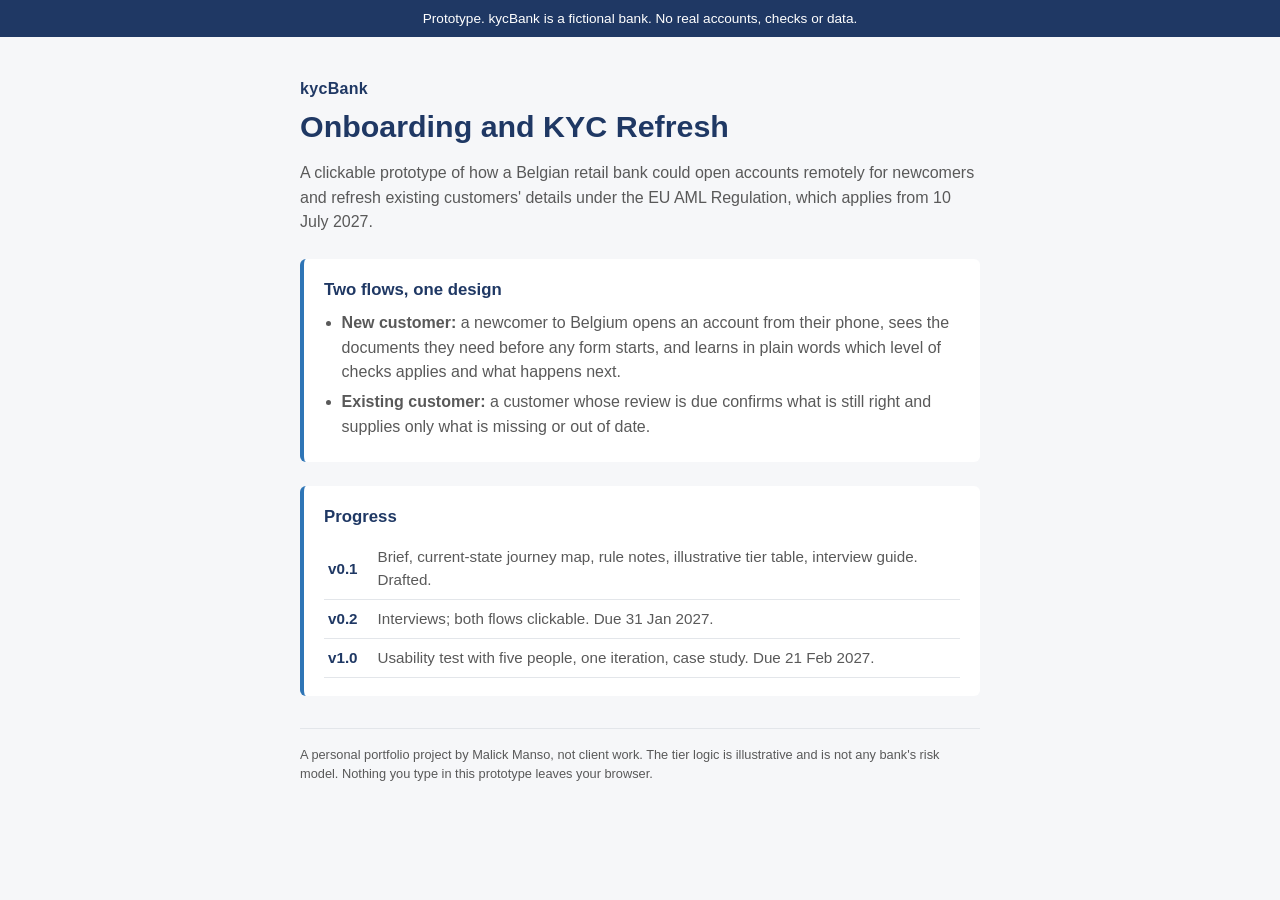
==== index.html @ c88dfdfa "Restore folder structure, add landing page and custom domain Co-Authored-By: Claude Opus 5.5 <norepl" ====
<!DOCTYPE html>
<html lang="en">
<head>
<meta charset="utf-8">
<meta name="viewport" content="width=device-width, initial-scale=1">
<title>kycBank prototype: Onboarding and KYC Refresh</title>
<meta name="description" content="A personal portfolio prototype by Malick Manso. kycBank is a fictional bank.">
<style>
  :root { --navy:#1F3864; --grey:#595959; --blue:#2E75B6; --bg:#f6f7f9; }
  * { box-sizing:border-box; }
  body { margin:0; font-family:Arial, Helvetica, sans-serif; color:#1b1b1b; background:var(--bg); line-height:1.55; }
  .banner { background:var(--navy); color:#fff; font-size:.85rem; text-align:center; padding:.5rem 1rem; }
  main { max-width:720px; margin:0 auto; padding:2.5rem 1.25rem 3rem; }
  .brand { font-weight:700; color:var(--navy); letter-spacing:.02em; }
  h1 { color:var(--navy); font-size:1.9rem; line-height:1.2; margin:.4rem 0 1rem; }
  p { color:var(--grey); }
  .card { background:#fff; border-left:4px solid var(--blue); border-radius:6px; padding:1.1rem 1.25rem; margin:1.5rem 0; }
  .card h2 { font-size:1.05rem; color:var(--navy); margin:0 0 .5rem; }
  ul { padding-left:1.1rem; color:var(--grey); margin:.25rem 0; }
  li { margin:.3rem 0; }
  table { width:100%; border-collapse:collapse; font-size:.95rem; }
  td { padding:.45rem .25rem; border-bottom:1px solid #e3e6ea; color:var(--grey); }
  td:first-child { color:var(--navy); font-weight:700; white-space:nowrap; padding-right:1rem; }
  footer { font-size:.8rem; color:var(--grey); border-top:1px solid #e3e6ea; padding-top:1rem; margin-top:2rem; }
</style>
</head>
<body>
<div class="banner">Prototype. kycBank is a fictional bank. No real accounts, checks or data.</div>
<main>
  <div class="brand">kycBank</div>
  <h1>Onboarding and KYC Refresh</h1>
  <p>A clickable prototype of how a Belgian retail bank could open accounts remotely for newcomers and refresh existing customers' details under the EU AML Regulation, which applies from 10 July 2027.</p>

  <div class="card">
    <h2>Two flows, one design</h2>
    <ul>
      <li><strong>New customer:</strong> a newcomer to Belgium opens an account from their phone, sees the documents they need before any form starts, and learns in plain words which level of checks applies and what happens next.</li>
      <li><strong>Existing customer:</strong> a customer whose review is due confirms what is still right and supplies only what is missing or out of date.</li>
    </ul>
  </div>

  <div class="card">
    <h2>Progress</h2>
    <table>
      <tr><td>v0.1</td><td>Brief, current-state journey map, rule notes, illustrative tier table, interview guide. Drafted.</td></tr>
      <tr><td>v0.2</td><td>Interviews; both flows clickable. Due 31 Jan 2027.</td></tr>
      <tr><td>v1.0</td><td>Usability test with five people, one iteration, case study. Due 21 Feb 2027.</td></tr>
    </table>
  </div>

  <footer>A personal portfolio project by Malick Manso, not client work. The tier logic is illustrative and is not any bank's risk model. Nothing you type in this prototype leaves your browser.</footer>
</main>
</body>
</html>
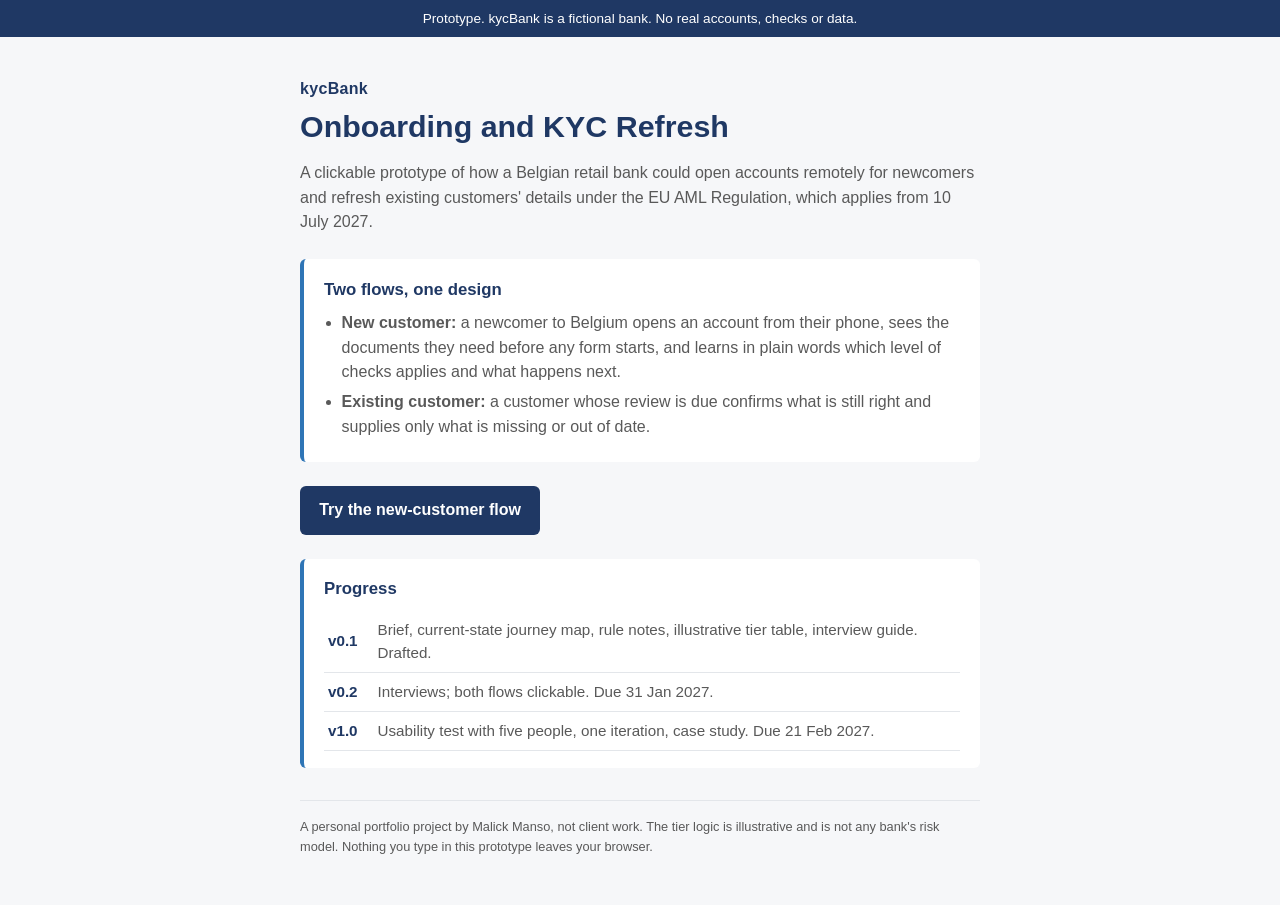
==== commit 283037ce: "Add flow 1 prototype: newcomer opens an account Nine screens driven by data/content.en.json and data" ====
--- a/index.html
+++ b/index.html
@@ -4,6 +4,7 @@
 <meta charset="utf-8">
 <meta name="viewport" content="width=device-width, initial-scale=1">
 <title>kycBank prototype: Onboarding and KYC Refresh</title>
+<link rel="icon" href="data:,">
 <meta name="description" content="A personal portfolio prototype by Malick Manso. kycBank is a fictional bank.">
 <style>
   :root { --navy:#1F3864; --grey:#595959; --blue:#2E75B6; --bg:#f6f7f9; }
@@ -21,6 +22,8 @@
   table { width:100%; border-collapse:collapse; font-size:.95rem; }
   td { padding:.45rem .25rem; border-bottom:1px solid #e3e6ea; color:var(--grey); }
   td:first-child { color:var(--navy); font-weight:700; white-space:nowrap; padding-right:1rem; }
+  a.cta { display:inline-block; background:var(--navy); color:#fff; text-decoration:none; padding:.75rem 1.2rem; border-radius:6px; font-weight:700; }
+  a.cta:focus-visible { outline:3px solid #f2b705; outline-offset:2px; }
   footer { font-size:.8rem; color:var(--grey); border-top:1px solid #e3e6ea; padding-top:1rem; margin-top:2rem; }
 </style>
 </head>
@@ -39,6 +42,8 @@
     </ul>
   </div>
 
+  <p><a class="cta" href="open.html">Try the new-customer flow</a></p>
+
   <div class="card">
     <h2>Progress</h2>
     <table>
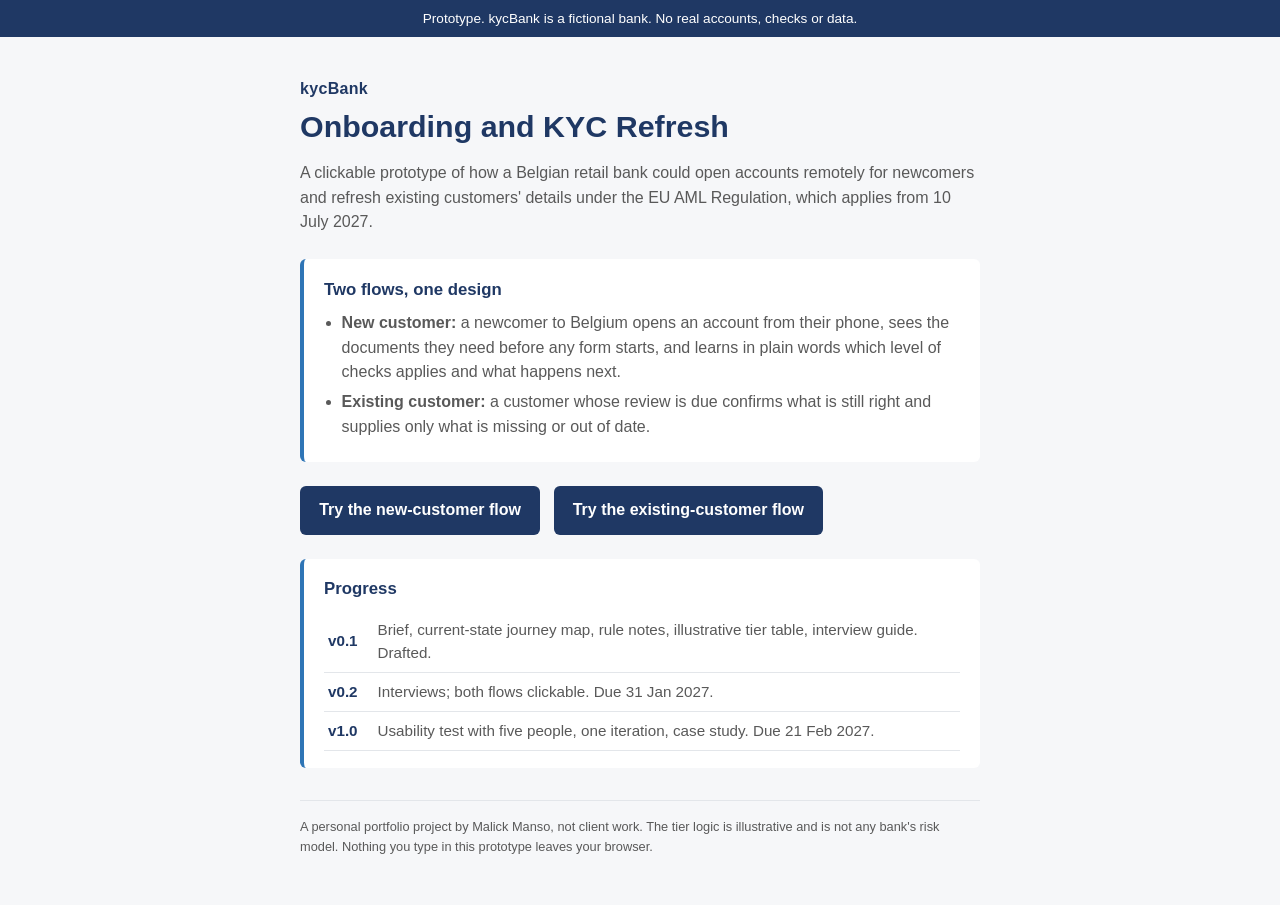
==== commit 4b7a6779: "Add flow 2 prototype: existing customer refreshes details Five screens: notice with reason and deadl" ====
--- a/index.html
+++ b/index.html
@@ -42,7 +42,7 @@
     </ul>
   </div>
 
-  <p><a class="cta" href="open.html">Try the new-customer flow</a></p>
+  <p><a class="cta" href="open.html">Try the new-customer flow</a> &nbsp; <a class="cta" href="refresh.html">Try the existing-customer flow</a></p>
 
   <div class="card">
     <h2>Progress</h2>
